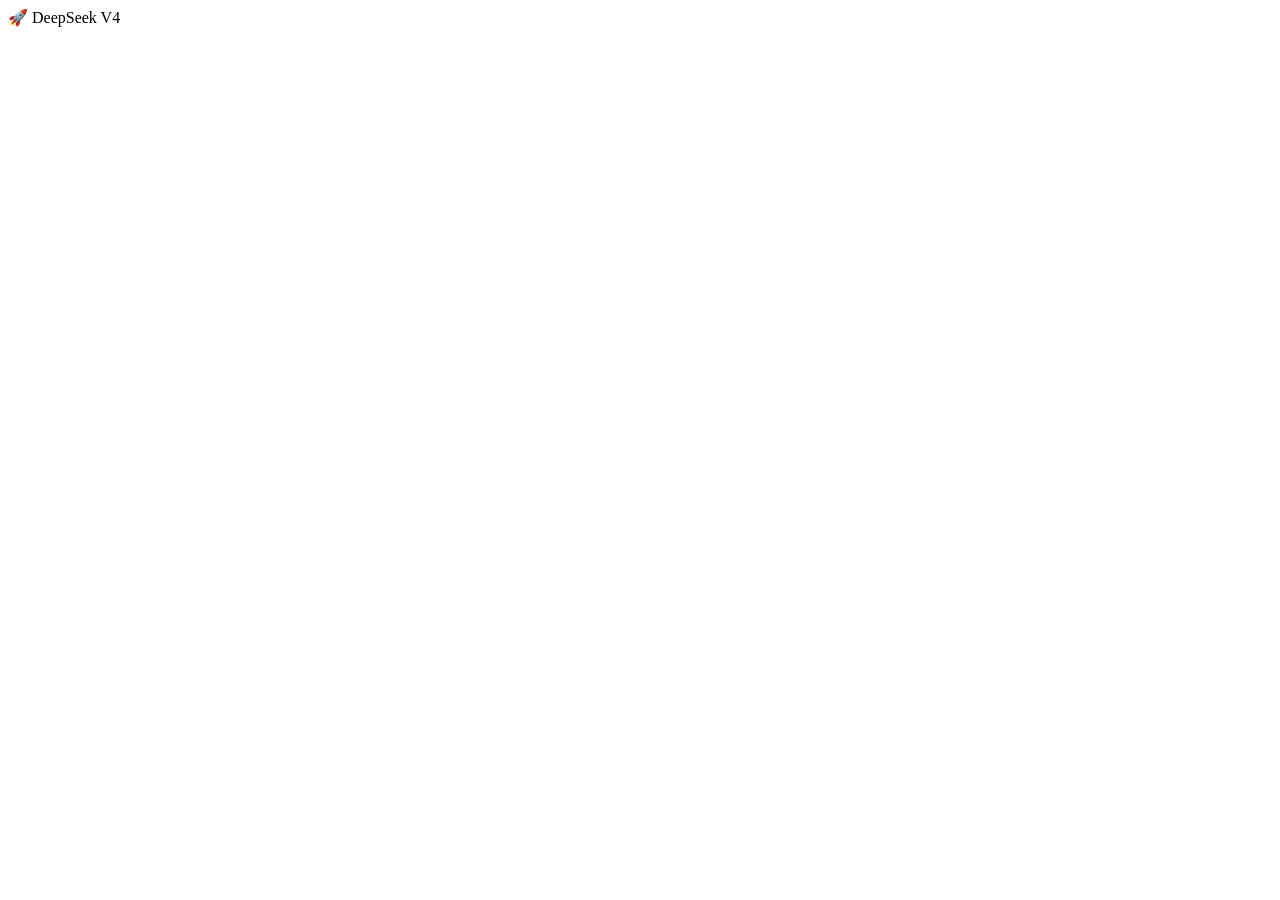
==== index.html @ e37ad88c "Create index.html" ====
<!DOCTYPE html>
<html lang="zh-CN">
<head>
    <meta charset="UTF-8">
    <meta name="viewport" content="width=device-width, initial-scale=1.0">
    <title>DeepSeek V4 · 下一代通用人工智能模型</title>
    <link rel="stylesheet" href="style.css">
</head>
<body>
    <!-- 内容保持不变，但需修正 logo 图标链接 -->
    <header class="navbar glass-card">
        <div class="logo-group">
            <!-- 使用有效的图标链接 -->
            <span class="logo-icon">🚀</span>
            <span class="logo-text">DeepSeek V4</span>
        </div>
        <!-- 其余内容保持不变 -->
    </header>
    <!-- ... 其余 HTML 结构保持不变 ... -->
    <script src="script.js"></script>
</body>
</html>
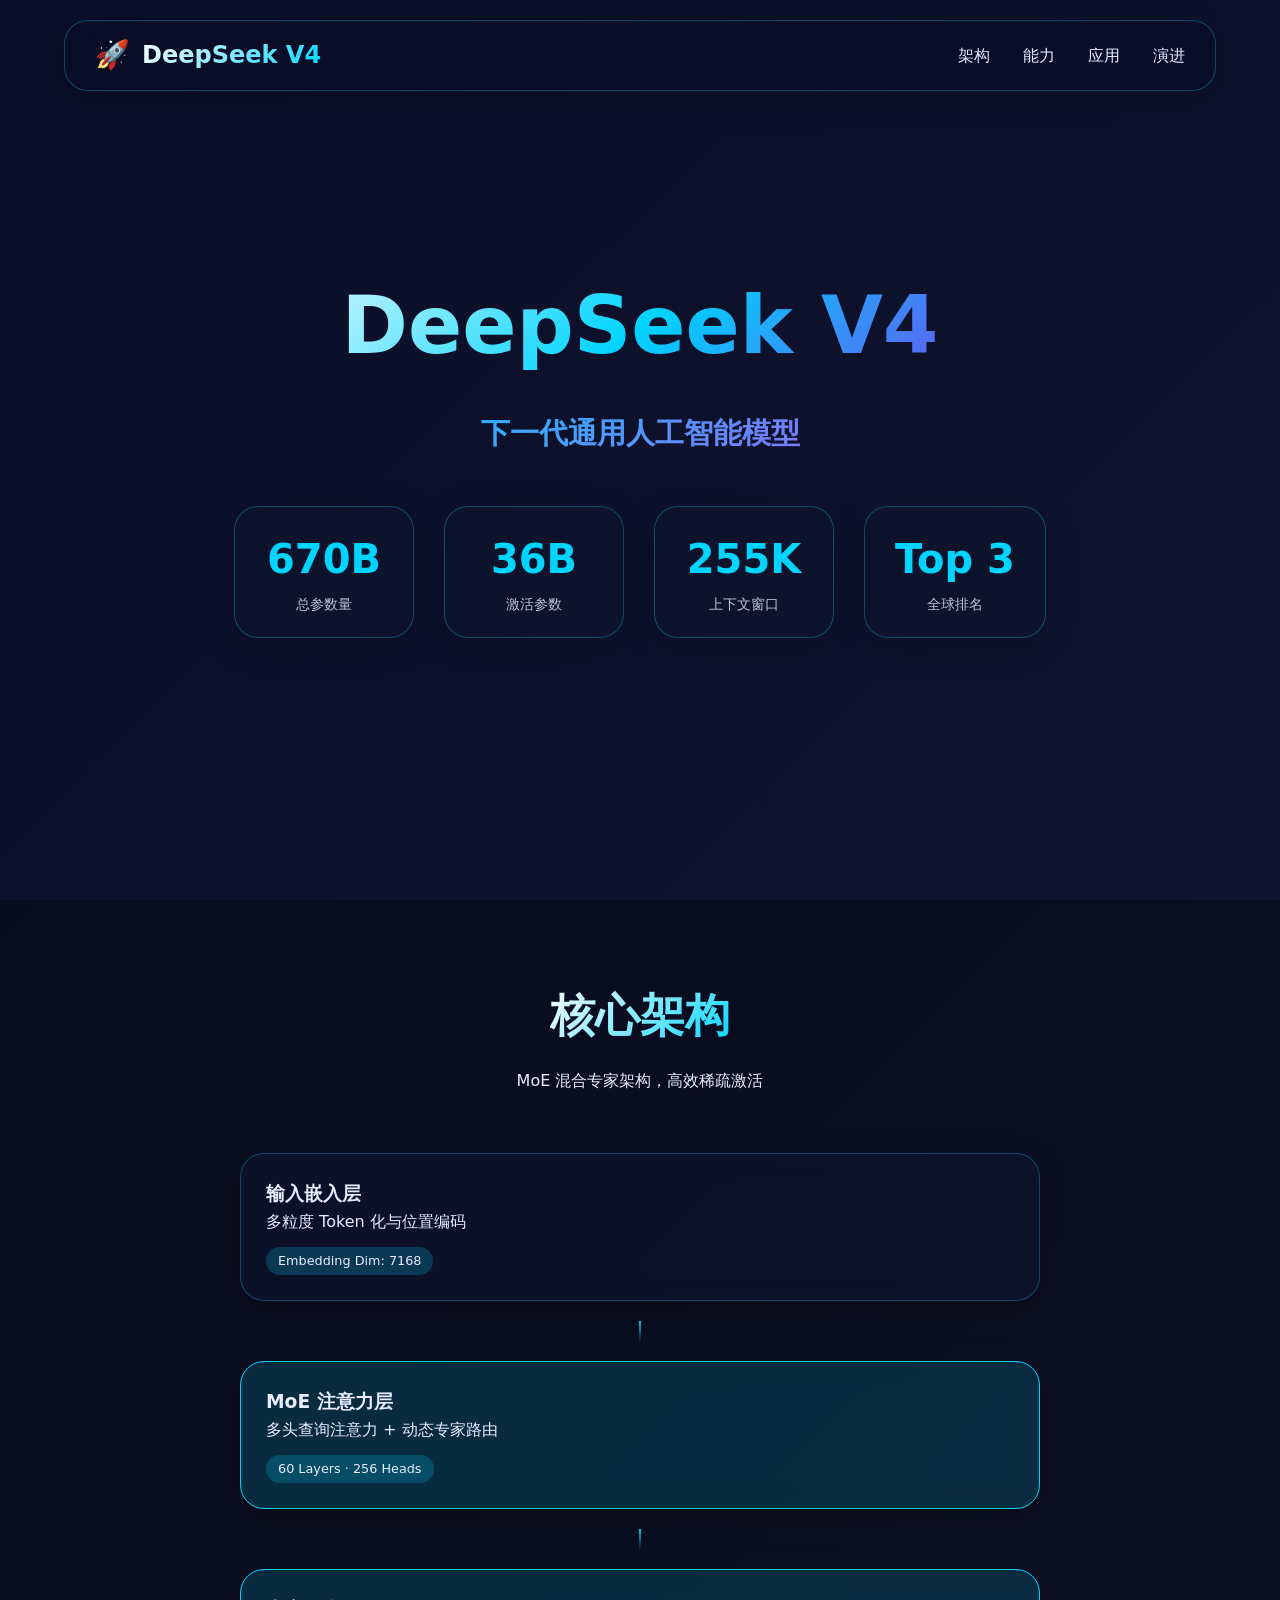
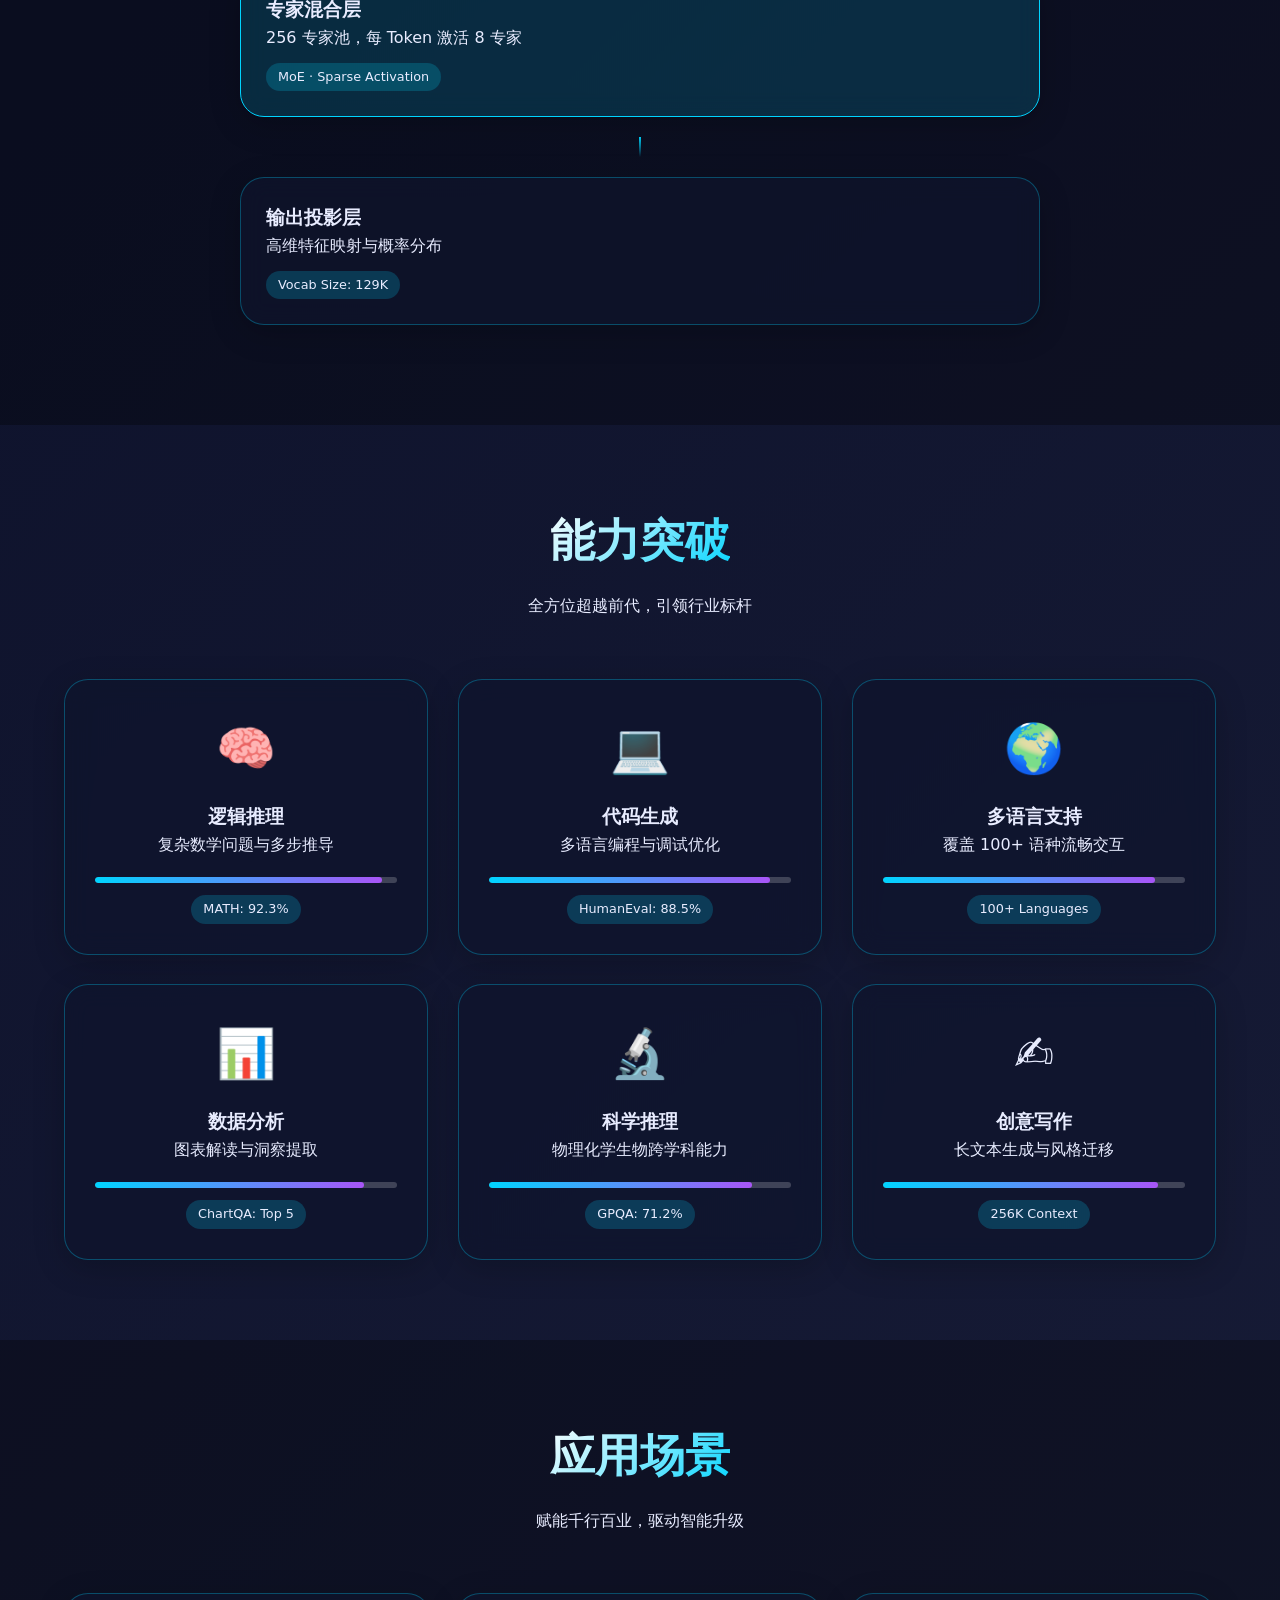
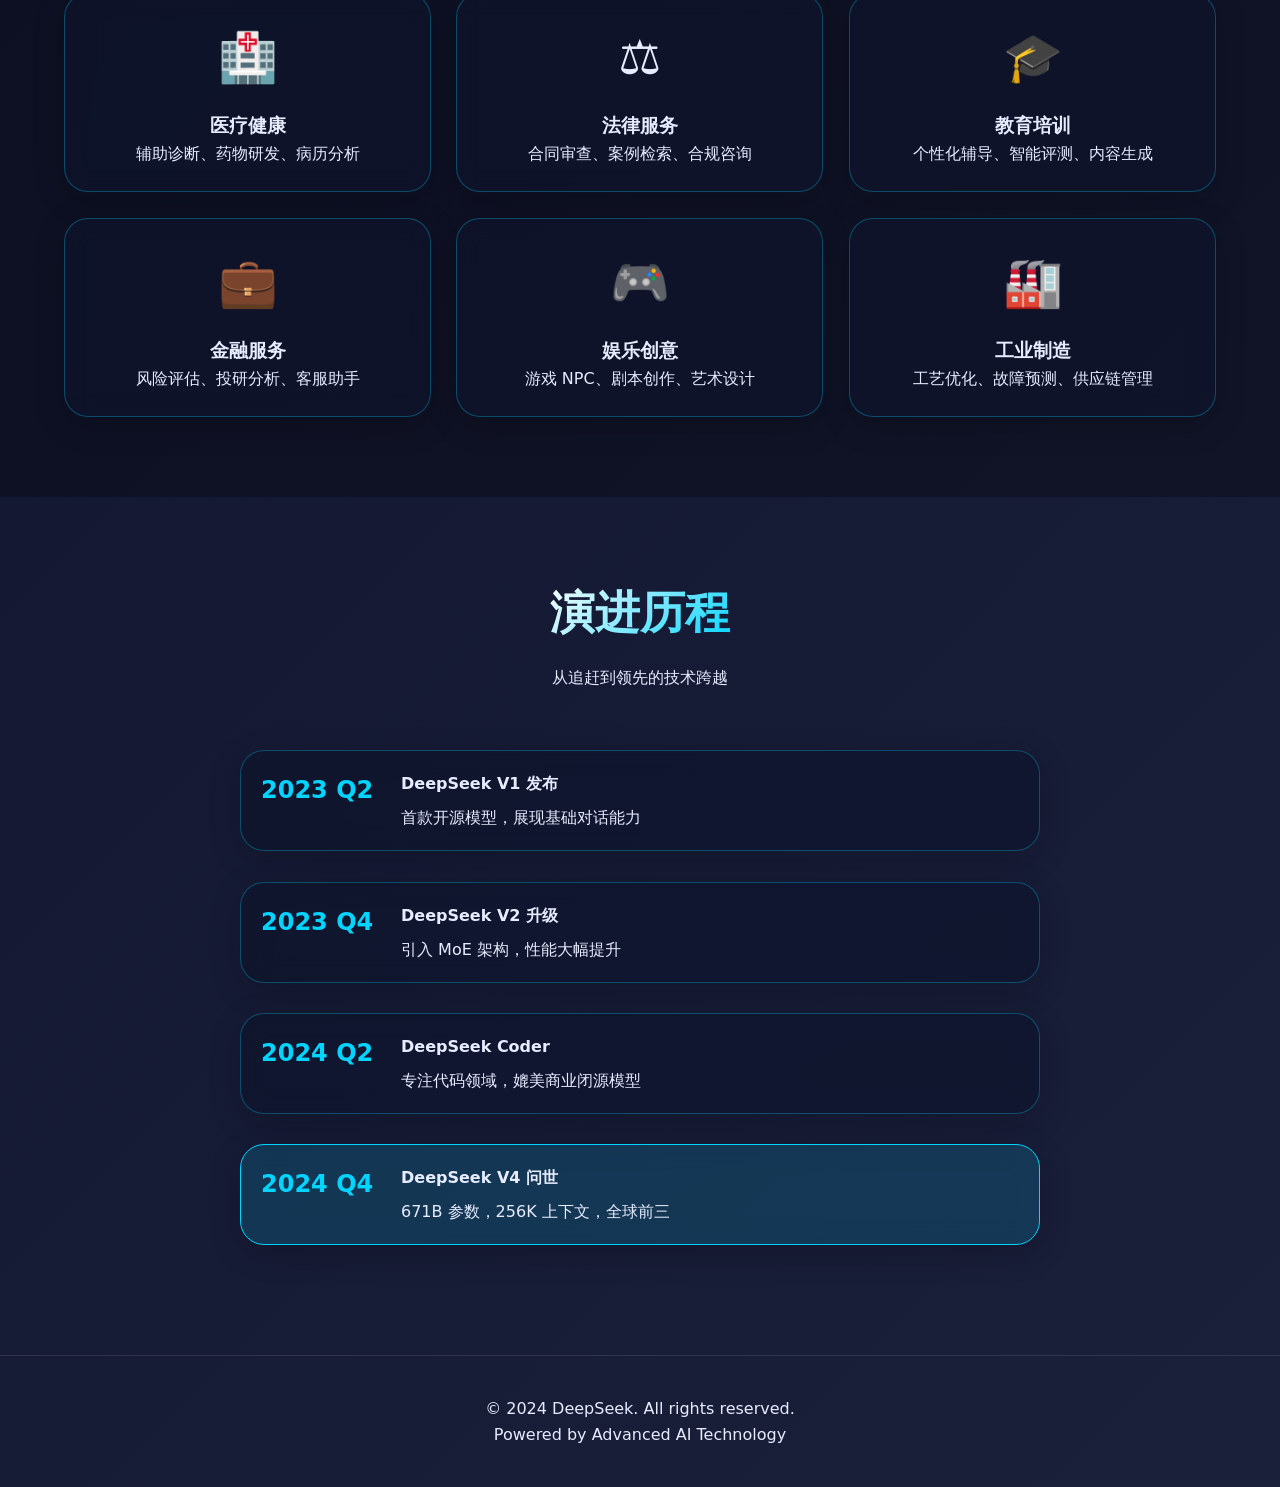
==== commit ae2e25fd: "Title: 重构代码并优化性能 Key features implemented: - 新增 .gitignore 文件配置忽略编译产物、依赖和临时文件 - 更新 README.md 文档包含详细的" ====
--- a/index.html
+++ b/index.html
@@ -3,20 +3,221 @@
 <head>
     <meta charset="UTF-8">
     <meta name="viewport" content="width=device-width, initial-scale=1.0">
+    <meta name="description" content="DeepSeek V4 - 下一代通用人工智能模型，展示核心架构、能力突破与应用场景">
+    <meta name="keywords" content="DeepSeek, V4, AI, LLM, 大语言模型，人工智能">
     <title>DeepSeek V4 · 下一代通用人工智能模型</title>
     <link rel="stylesheet" href="style.css">
 </head>
 <body>
-    <!-- 内容保持不变，但需修正 logo 图标链接 -->
+    <!-- 导航栏 -->
     <header class="navbar glass-card">
         <div class="logo-group">
-            <!-- 使用有效的图标链接 -->
             <span class="logo-icon">🚀</span>
             <span class="logo-text">DeepSeek V4</span>
         </div>
-        <!-- 其余内容保持不变 -->
+        <nav>
+            <a href="#architecture" class="nav-link">架构</a>
+            <a href="#capabilities" class="nav-link">能力</a>
+            <a href="#applications" class="nav-link">应用</a>
+            <a href="#timeline" class="nav-link">演进</a>
+        </nav>
     </header>
-    <!-- ... 其余 HTML 结构保持不变 ... -->
-    <script src="script.js"></script>
+
+    <!-- 英雄区域 -->
+    <section class="hero-section">
+        <div class="hero-content">
+            <h1 class="hero-title">DeepSeek V4</h1>
+            <p class="gradient-text">下一代通用人工智能模型</p>
+            <div class="hero-stats">
+                <div class="stat-card glass-card">
+                    <span class="stat-number">671B</span>
+                    <span class="stat-label">总参数量</span>
+                </div>
+                <div class="stat-card glass-card">
+                    <span class="stat-number">37B</span>
+                    <span class="stat-label">激活参数</span>
+                </div>
+                <div class="stat-card glass-card">
+                    <span class="stat-number">256K</span>
+                    <span class="stat-label">上下文窗口</span>
+                </div>
+                <div class="stat-card glass-card">
+                    <span class="stat-number">Top 3</span>
+                    <span class="stat-label">全球排名</span>
+                </div>
+            </div>
+        </div>
+    </section>
+
+    <!-- 架构分层 -->
+    <section id="architecture" class="section dark-bg">
+        <div class="section-header">
+            <h2 class="section-title">核心架构</h2>
+            <p>MoE 混合专家架构，高效稀疏激活</p>
+        </div>
+        <div class="architecture-stack">
+            <div class="arch-layer glass-card">
+                <h3>输入嵌入层</h3>
+                <p>多粒度 Token 化与位置编码</p>
+                <span class="layer-badge">Embedding Dim: 7168</span>
+            </div>
+            <div class="connector"></div>
+            <div class="arch-layer glass-card highlight">
+                <h3>MoE 注意力层</h3>
+                <p>多头查询注意力 + 动态专家路由</p>
+                <span class="layer-badge">60 Layers · 256 Heads</span>
+            </div>
+            <div class="connector"></div>
+            <div class="arch-layer glass-card highlight">
+                <h3>专家混合层</h3>
+                <p>256 专家池，每 Token 激活 8 专家</p>
+                <span class="layer-badge">MoE · Sparse Activation</span>
+            </div>
+            <div class="connector"></div>
+            <div class="arch-layer glass-card">
+                <h3>输出投影层</h3>
+                <p>高维特征映射与概率分布</p>
+                <span class="layer-badge">Vocab Size: 129K</span>
+            </div>
+        </div>
+    </section>
+
+    <!-- 能力网格 -->
+    <section id="capabilities" class="section">
+        <div class="section-header">
+            <h2 class="section-title">能力突破</h2>
+            <p>全方位超越前代，引领行业标杆</p>
+        </div>
+        <div class="capability-grid">
+            <div class="capability-card glass-card">
+                <div class="capability-icon">🧠</div>
+                <h3>逻辑推理</h3>
+                <p>复杂数学问题与多步推导</p>
+                <div class="capability-meter" data-level="95"></div>
+                <span class="layer-badge">MATH: 92.3%</span>
+            </div>
+            <div class="capability-card glass-card">
+                <div class="capability-icon">💻</div>
+                <h3>代码生成</h3>
+                <p>多语言编程与调试优化</p>
+                <div class="capability-meter" data-level="93"></div>
+                <span class="layer-badge">HumanEval: 88.5%</span>
+            </div>
+            <div class="capability-card glass-card">
+                <div class="capability-icon">🌍</div>
+                <h3>多语言支持</h3>
+                <p>覆盖 100+ 语种流畅交互</p>
+                <div class="capability-meter" data-level="90"></div>
+                <span class="layer-badge">100+ Languages</span>
+            </div>
+            <div class="capability-card glass-card">
+                <div class="capability-icon">📊</div>
+                <h3>数据分析</h3>
+                <p>图表解读与洞察提取</p>
+                <div class="capability-meter" data-level="89"></div>
+                <span class="layer-badge">ChartQA: Top 5</span>
+            </div>
+            <div class="capability-card glass-card">
+                <div class="capability-icon">🔬</div>
+                <h3>科学推理</h3>
+                <p>物理化学生物跨学科能力</p>
+                <div class="capability-meter" data-level="87"></div>
+                <span class="layer-badge">GPQA: 71.2%</span>
+            </div>
+            <div class="capability-card glass-card">
+                <div class="capability-icon">✍️</div>
+                <h3>创意写作</h3>
+                <p>长文本生成与风格迁移</p>
+                <div class="capability-meter" data-level="91"></div>
+                <span class="layer-badge">256K Context</span>
+            </div>
+        </div>
+    </section>
+
+    <!-- 应用场景 -->
+    <section id="applications" class="section dark-bg">
+        <div class="section-header">
+            <h2 class="section-title">应用场景</h2>
+            <p>赋能千行百业，驱动智能升级</p>
+        </div>
+        <div class="app-cards">
+            <div class="app-card glass-card">
+                <div class="capability-icon">🏥</div>
+                <h3>医疗健康</h3>
+                <p>辅助诊断、药物研发、病历分析</p>
+            </div>
+            <div class="app-card glass-card">
+                <div class="capability-icon">⚖️</div>
+                <h3>法律服务</h3>
+                <p>合同审查、案例检索、合规咨询</p>
+            </div>
+            <div class="app-card glass-card">
+                <div class="capability-icon">🎓</div>
+                <h3>教育培训</h3>
+                <p>个性化辅导、智能评测、内容生成</p>
+            </div>
+            <div class="app-card glass-card">
+                <div class="capability-icon">💼</div>
+                <h3>金融服务</h3>
+                <p>风险评估、投研分析、客服助手</p>
+            </div>
+            <div class="app-card glass-card">
+                <div class="capability-icon">🎮</div>
+                <h3>娱乐创意</h3>
+                <p>游戏 NPC、剧本创作、艺术设计</p>
+            </div>
+            <div class="app-card glass-card">
+                <div class="capability-icon">🏭</div>
+                <h3>工业制造</h3>
+                <p>工艺优化、故障预测、供应链管理</p>
+            </div>
+        </div>
+    </section>
+
+    <!-- 时间线 -->
+    <section id="timeline" class="section">
+        <div class="section-header">
+            <h2 class="section-title">演进历程</h2>
+            <p>从追赶到领先的技术跨越</p>
+        </div>
+        <div class="timeline">
+            <div class="timeline-item glass-card">
+                <div class="timeline-year">2023 Q2</div>
+                <div class="timeline-content">
+                    <h4>DeepSeek V1 发布</h4>
+                    <p>首款开源模型，展现基础对话能力</p>
+                </div>
+            </div>
+            <div class="timeline-item glass-card">
+                <div class="timeline-year">2023 Q4</div>
+                <div class="timeline-content">
+                    <h4>DeepSeek V2 升级</h4>
+                    <p>引入 MoE 架构，性能大幅提升</p>
+                </div>
+            </div>
+            <div class="timeline-item glass-card">
+                <div class="timeline-year">2024 Q2</div>
+                <div class="timeline-content">
+                    <h4>DeepSeek Coder</h4>
+                    <p>专注代码领域，媲美商业闭源模型</p>
+                </div>
+            </div>
+            <div class="timeline-item glass-card highlight">
+                <div class="timeline-year">2024 Q4</div>
+                <div class="timeline-content">
+                    <h4>DeepSeek V4 问世</h4>
+                    <p>671B 参数，256K 上下文，全球前三</p>
+                </div>
+            </div>
+        </div>
+    </section>
+
+    <!-- 页脚 -->
+    <footer class="footer">
+        <p>&copy; 2024 DeepSeek. All rights reserved.</p>
+        <p>Powered by Advanced AI Technology</p>
+    </footer>
+
+    <script src="app.js"></script>
 </body>
 </html>
--- a/style.css
+++ b/style.css
@@ -0,0 +1,330 @@
+/* 全局样式与变量 */
+:root {
+    --primary: #00d4ff;
+    --primary-dark: #0099cc;
+    --bg-dark: #0a0e27;
+    --bg-card: rgba(15, 20, 45, 0.7);
+    --text: #e8ecff;
+    --glass-border: rgba(0, 212, 255, 0.3);
+}
+
+* {
+    margin: 0;
+    padding: 0;
+    box-sizing: border-box;
+}
+
+body {
+    font-family: 'Segoe UI', 'Poppins', system-ui, -apple-system, sans-serif;
+    background: linear-gradient(135deg, #0a0e27 0%, #1a1f3a 100%);
+    color: var(--text);
+    overflow-x: hidden;
+    line-height: 1.6;
+}
+
+/* 玻璃卡片效果 - 优化过渡性能 */
+.glass-card {
+    background: var(--bg-card);
+    backdrop-filter: blur(12px);
+    border: 1px solid var(--glass-border);
+    border-radius: 24px;
+    box-shadow: 0 8px 32px rgba(0, 0, 0, 0.2);
+    transition: transform 0.3s ease, border-color 0.3s ease, box-shadow 0.3s ease;
+    will-change: transform;
+}
+
+.glass-card:hover {
+    transform: translateY(-5px);
+    border-color: var(--primary);
+    box-shadow: 0 20px 40px rgba(0, 212, 255, 0.15);
+}
+
+/* 导航栏 */
+.navbar {
+    position: fixed;
+    top: 20px;
+    left: 5%;
+    right: 5%;
+    display: flex;
+    justify-content: space-between;
+    align-items: center;
+    padding: 12px 30px;
+    z-index: 1000;
+    background: rgba(10, 14, 39, 0.85);
+}
+
+.logo-group {
+    display: flex;
+    align-items: center;
+    gap: 12px;
+}
+
+.logo-icon {
+    font-size: 28px;
+}
+
+.logo-text {
+    font-size: 1.5rem;
+    font-weight: 700;
+    background: linear-gradient(135deg, #fff, var(--primary));
+    -webkit-background-clip: text;
+    background-clip: text;
+    color: transparent;
+}
+
+.nav-link {
+    color: var(--text);
+    text-decoration: none;
+    margin-left: 28px;
+    transition: color 0.2s;
+    font-weight: 500;
+}
+
+.nav-link:hover {
+    color: var(--primary);
+}
+
+/* 英雄区域 */
+.hero-section {
+    min-height: 100vh;
+    display: flex;
+    align-items: center;
+    justify-content: center;
+    position: relative;
+    overflow: hidden;
+    padding: 100px 20px;
+}
+
+.hero-content {
+    text-align: center;
+    max-width: 1000px;
+    z-index: 2;
+}
+
+.hero-title {
+    font-size: 5rem;
+    font-weight: 800;
+    margin-bottom: 20px;
+    background: linear-gradient(135deg, #ffffff, #00d4ff, #7c3aed);
+    -webkit-background-clip: text;
+    background-clip: text;
+    color: transparent;
+    animation: fadeInUp 0.8s ease;
+}
+
+.gradient-text {
+    font-size: 1.8rem;
+    font-weight: 600;
+    background: linear-gradient(135deg, #00d4ff, #a855f7);
+    -webkit-background-clip: text;
+    background-clip: text;
+    color: transparent;
+    margin-bottom: 20px;
+}
+
+.hero-stats {
+    display: flex;
+    justify-content: center;
+    gap: 30px;
+    margin-top: 50px;
+    flex-wrap: wrap;
+}
+
+.stat-card {
+    padding: 20px 30px;
+    text-align: center;
+    min-width: 180px;
+}
+
+.stat-number {
+    font-size: 2.5rem;
+    font-weight: 800;
+    color: var(--primary);
+    display: block;
+}
+
+.stat-label {
+    font-size: 0.9rem;
+    opacity: 0.8;
+}
+
+/* 动画 - 使用 GPU 加速 */
+@keyframes fadeInUp {
+    from {
+        opacity: 0;
+        transform: translateY(30px);
+    }
+    to {
+        opacity: 1;
+        transform: translateY(0);
+    }
+}
+
+/* 架构分层 */
+.section {
+    padding: 80px 5%;
+}
+
+.section-header {
+    text-align: center;
+    margin-bottom: 60px;
+}
+
+.section-title {
+    font-size: 2.8rem;
+    margin-bottom: 16px;
+    background: linear-gradient(135deg, #fff, var(--primary));
+    -webkit-background-clip: text;
+    background-clip: text;
+    color: transparent;
+    display: inline-block;
+}
+
+.architecture-stack {
+    max-width: 800px;
+    margin: 0 auto;
+    position: relative;
+}
+
+.arch-layer {
+    padding: 25px;
+    margin: 20px 0;
+    position: relative;
+    transition: transform 0.3s ease;
+}
+
+.connector {
+    width: 2px;
+    height: 20px;
+    background: linear-gradient(to bottom, var(--primary), transparent);
+    margin: 0 auto;
+}
+
+.layer-badge {
+    display: inline-block;
+    background: rgba(0, 212, 255, 0.2);
+    padding: 4px 12px;
+    border-radius: 20px;
+    font-size: 0.8rem;
+    margin-top: 12px;
+}
+
+/* 能力网格 */
+.capability-grid {
+    display: grid;
+    grid-template-columns: repeat(auto-fit, minmax(320px, 1fr));
+    gap: 30px;
+}
+
+.capability-card {
+    padding: 30px;
+    text-align: center;
+}
+
+.capability-icon {
+    font-size: 3rem;
+    margin-bottom: 15px;
+}
+
+.capability-meter {
+    height: 6px;
+    background: rgba(255,255,255,0.2);
+    border-radius: 3px;
+    margin-top: 20px;
+    position: relative;
+    overflow: hidden;
+}
+
+.capability-meter::after {
+    content: '';
+    position: absolute;
+    left: 0;
+    top: 0;
+    height: 100%;
+    width: var(--level, 0%);
+    background: linear-gradient(90deg, var(--primary), #a855f7);
+    border-radius: 3px;
+    transition: width 0.8s cubic-bezier(0.4, 0, 0.2, 1);
+}
+
+/* 应用场景 */
+.app-cards {
+    display: grid;
+    grid-template-columns: repeat(auto-fit, minmax(280px, 1fr));
+    gap: 25px;
+}
+
+.app-card {
+    padding: 25px;
+    text-align: center;
+}
+
+/* 时间线 */
+.timeline {
+    max-width: 800px;
+    margin: 0 auto;
+    position: relative;
+}
+
+.timeline-item {
+    display: flex;
+    margin: 30px 0;
+    padding: 20px;
+    gap: 20px;
+    flex-wrap: wrap;
+}
+
+.timeline-year {
+    font-weight: 800;
+    font-size: 1.5rem;
+    color: var(--primary);
+    min-width: 120px;
+}
+
+.timeline-content h4 {
+    margin-bottom: 8px;
+}
+
+.highlight {
+    border-color: var(--primary);
+    background: rgba(0, 212, 255, 0.15);
+}
+
+/* 深色背景区域 */
+.dark-bg {
+    background: rgba(0, 0, 0, 0.3);
+}
+
+/* 页脚 */
+.footer {
+    text-align: center;
+    padding: 40px;
+    border-top: 1px solid rgba(255,255,255,0.1);
+}
+
+/* 响应式 - 优化断点 */
+@media (max-width: 768px) {
+    .hero-title {
+        font-size: 2.5rem;
+    }
+    .navbar {
+        flex-direction: column;
+        gap: 12px;
+    }
+    .nav-link {
+        margin: 0 12px;
+        font-size: 0.9rem;
+    }
+    .timeline-item {
+        flex-direction: column;
+    }
+}
+
+/* 减少动画对性能敏感设备的影响 */
+@media (prefers-reduced-motion: reduce) {
+    * {
+        animation-duration: 0.01ms !important;
+        animation-iteration-count: 1 !important;
+        transition-duration: 0.01ms !important;
+    }
+}
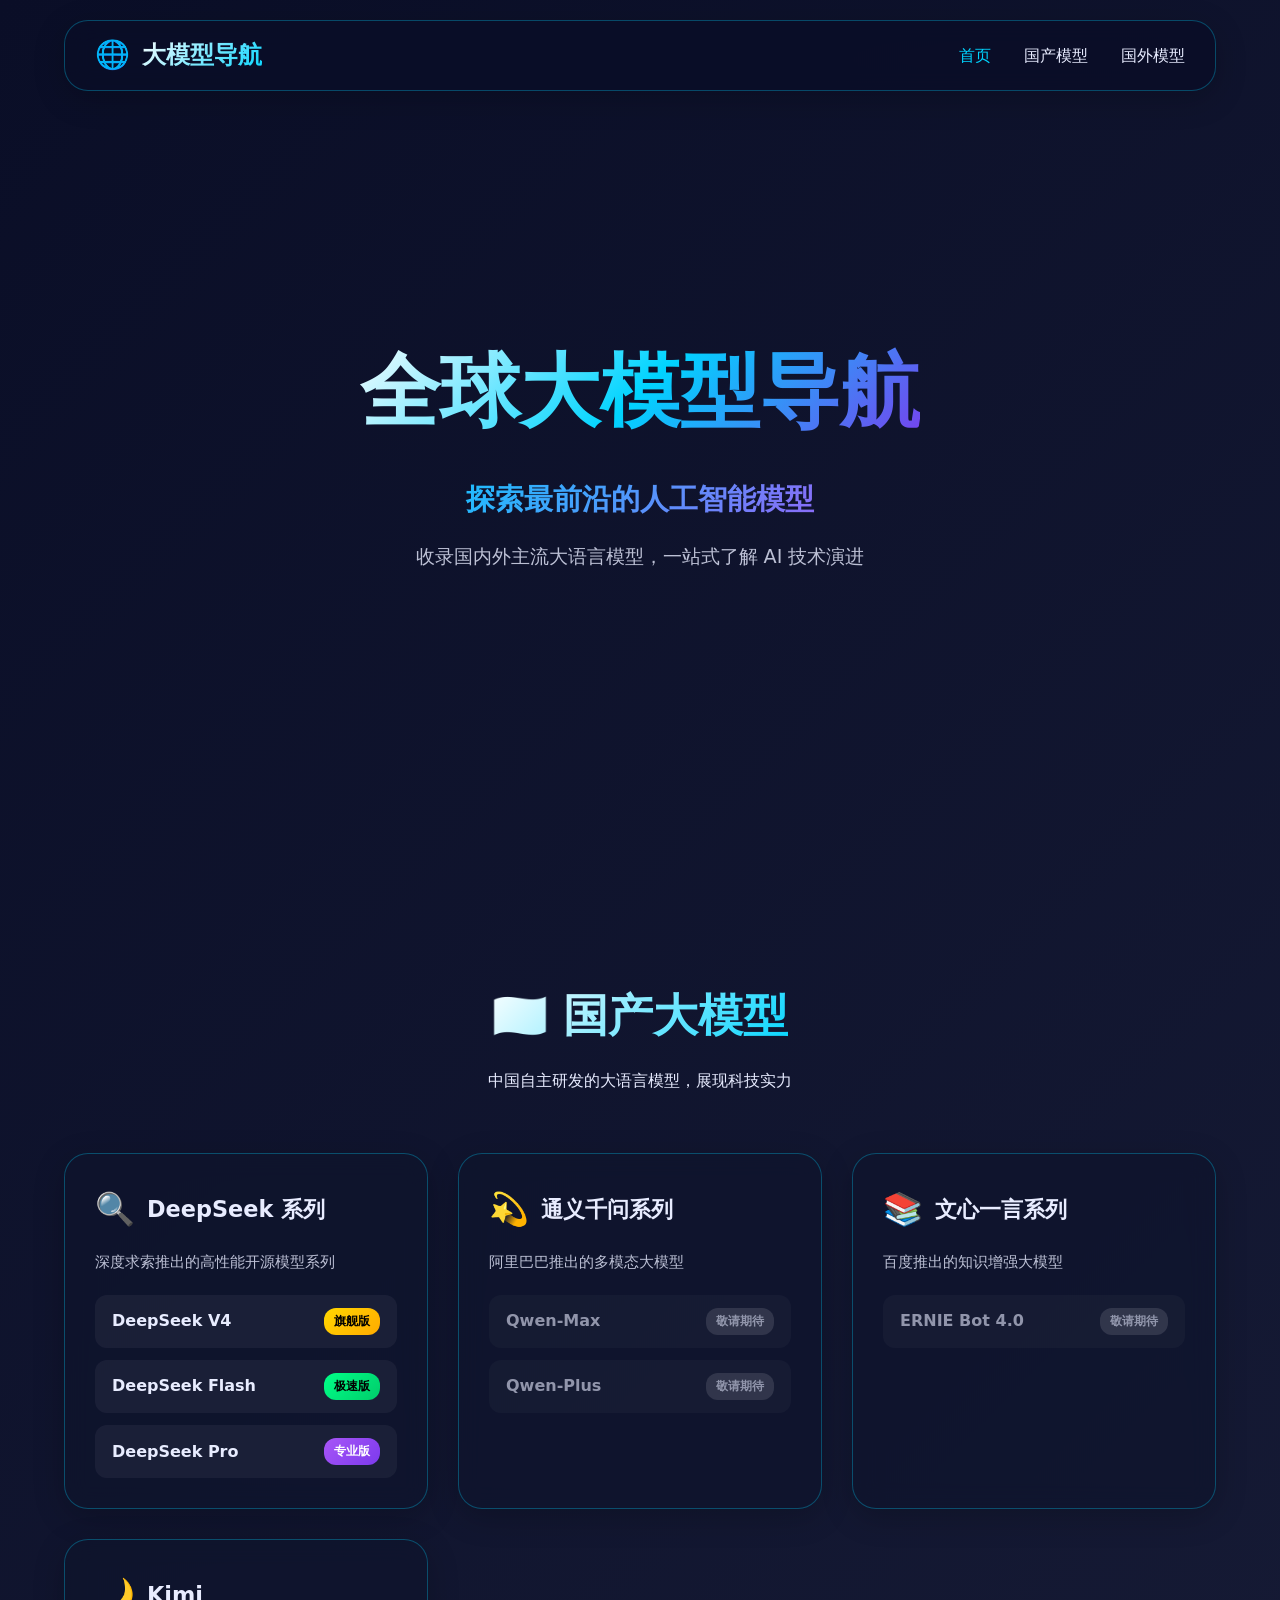
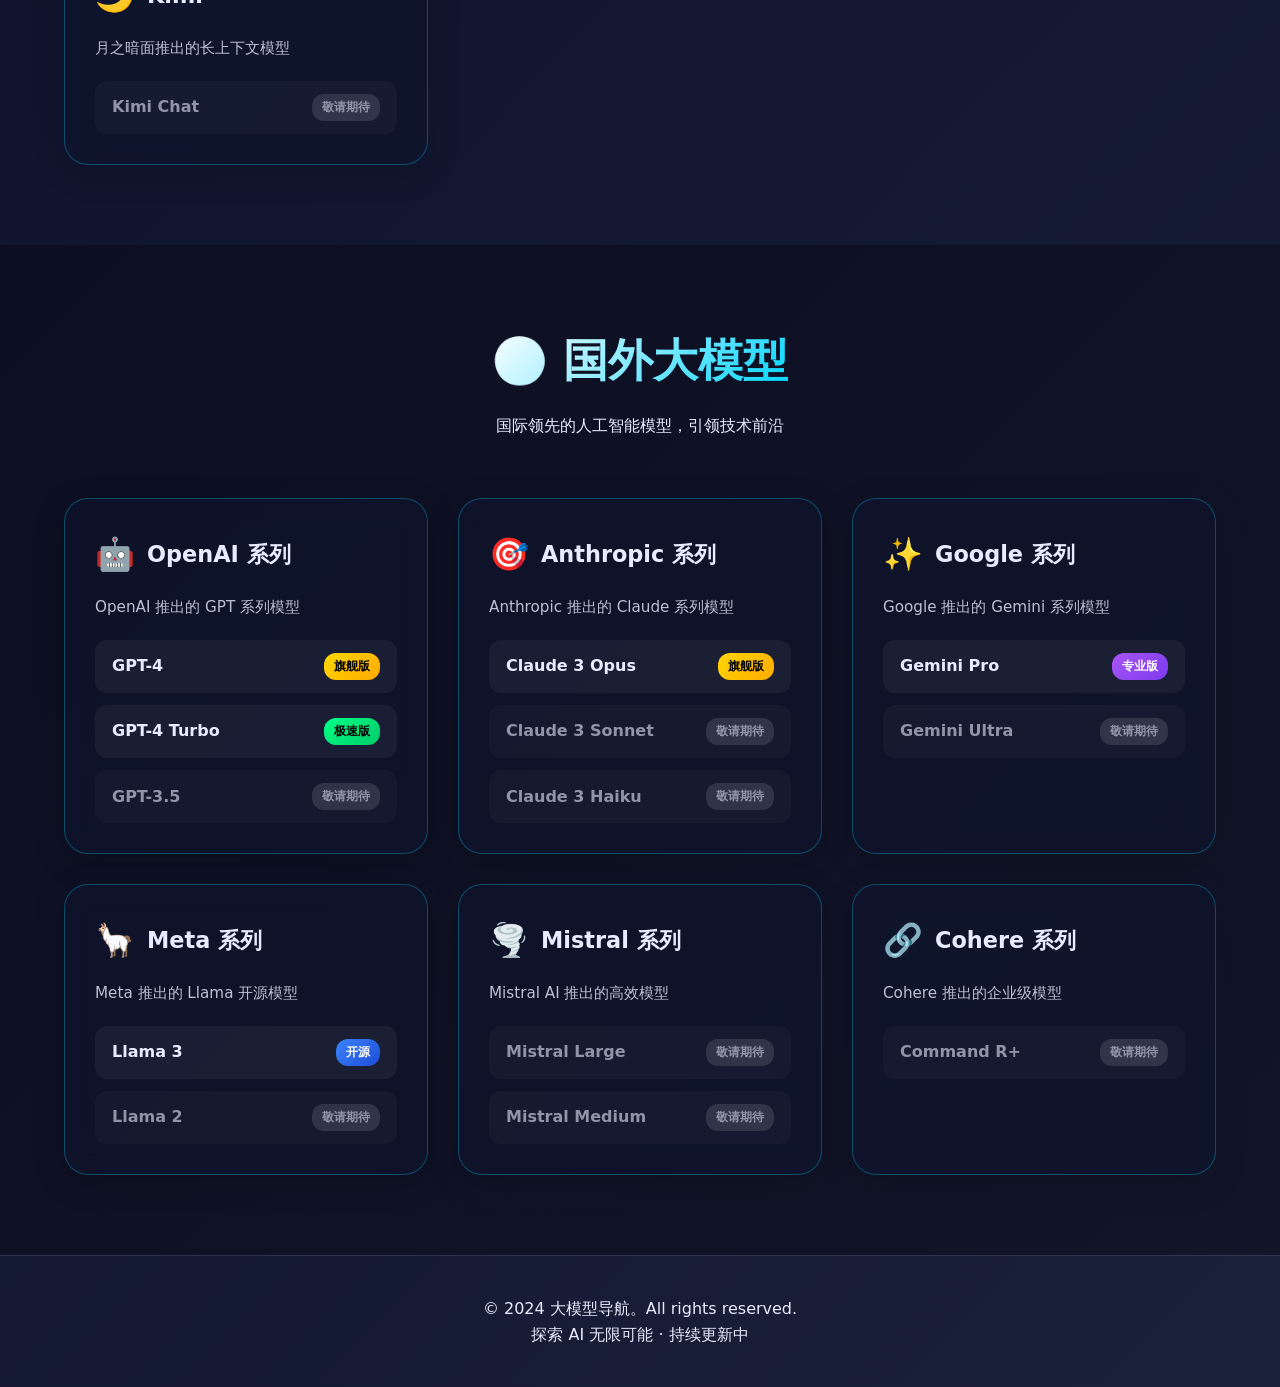
==== commit ba5d8b20: "update branch" ====
--- a/index.html
+++ b/index.html
@@ -3,210 +3,237 @@
 <head>
     <meta charset="UTF-8">
     <meta name="viewport" content="width=device-width, initial-scale=1.0">
-    <meta name="description" content="DeepSeek V4 - 下一代通用人工智能模型，展示核心架构、能力突破与应用场景">
-    <meta name="keywords" content="DeepSeek, V4, AI, LLM, 大语言模型，人工智能">
-    <title>DeepSeek V4 · 下一代通用人工智能模型</title>
+    <meta name="description" content="全球大模型导航 - 收录国内外主流大语言模型，包括 DeepSeek、GPT、Claude 等">
+    <meta name="keywords" content="大模型，AI, LLM, DeepSeek, GPT, Claude, 人工智能">
+    <title>全球大模型导航</title>
     <link rel="stylesheet" href="style.css">
 </head>
 <body>
     <!-- 导航栏 -->
     <header class="navbar glass-card">
         <div class="logo-group">
-            <span class="logo-icon">🚀</span>
-            <span class="logo-text">DeepSeek V4</span>
+            <span class="logo-icon">🌐</span>
+            <span class="logo-text">大模型导航</span>
         </div>
         <nav>
-            <a href="#architecture" class="nav-link">架构</a>
-            <a href="#capabilities" class="nav-link">能力</a>
-            <a href="#applications" class="nav-link">应用</a>
-            <a href="#timeline" class="nav-link">演进</a>
+            <a href="index.html" class="nav-link active">首页</a>
+            <a href="#domestic" class="nav-link">国产模型</a>
+            <a href="#international" class="nav-link">国外模型</a>
         </nav>
     </header>
 
     <!-- 英雄区域 -->
     <section class="hero-section">
         <div class="hero-content">
-            <h1 class="hero-title">DeepSeek V4</h1>
-            <p class="gradient-text">下一代通用人工智能模型</p>
-            <div class="hero-stats">
-                <div class="stat-card glass-card">
-                    <span class="stat-number">671B</span>
-                    <span class="stat-label">总参数量</span>
-                </div>
-                <div class="stat-card glass-card">
-                    <span class="stat-number">37B</span>
-                    <span class="stat-label">激活参数</span>
-                </div>
-                <div class="stat-card glass-card">
-                    <span class="stat-number">256K</span>
-                    <span class="stat-label">上下文窗口</span>
-                </div>
-                <div class="stat-card glass-card">
-                    <span class="stat-number">Top 3</span>
-                    <span class="stat-label">全球排名</span>
-                </div>
-            </div>
+            <h1 class="hero-title">全球大模型导航</h1>
+            <p class="gradient-text">探索最前沿的人工智能模型</p>
+            <p class="hero-subtitle">收录国内外主流大语言模型，一站式了解 AI 技术演进</p>
         </div>
     </section>
 
-    <!-- 架构分层 -->
-    <section id="architecture" class="section dark-bg">
+    <!-- 国产大模型分类 -->
+    <section id="domestic" class="section">
         <div class="section-header">
-            <h2 class="section-title">核心架构</h2>
-            <p>MoE 混合专家架构，高效稀疏激活</p>
-        </div>
-        <div class="architecture-stack">
-            <div class="arch-layer glass-card">
-                <h3>输入嵌入层</h3>
-                <p>多粒度 Token 化与位置编码</p>
-                <span class="layer-badge">Embedding Dim: 7168</span>
-            </div>
-            <div class="connector"></div>
-            <div class="arch-layer glass-card highlight">
-                <h3>MoE 注意力层</h3>
-                <p>多头查询注意力 + 动态专家路由</p>
-                <span class="layer-badge">60 Layers · 256 Heads</span>
-            </div>
-            <div class="connector"></div>
-            <div class="arch-layer glass-card highlight">
-                <h3>专家混合层</h3>
-                <p>256 专家池，每 Token 激活 8 专家</p>
-                <span class="layer-badge">MoE · Sparse Activation</span>
-            </div>
-            <div class="connector"></div>
-            <div class="arch-layer glass-card">
-                <h3>输出投影层</h3>
-                <p>高维特征映射与概率分布</p>
-                <span class="layer-badge">Vocab Size: 129K</span>
+            <h2 class="section-title">🇨🇳 国产大模型</h2>
+            <p>中国自主研发的大语言模型，展现科技实力</p>
+        </div>
+        <div class="model-grid">
+            <!-- DeepSeek 系列 -->
+            <div class="model-category-card glass-card">
+                <div class="category-header">
+                    <span class="category-icon">🔍</span>
+                    <h3>DeepSeek 系列</h3>
+                </div>
+                <p class="category-desc">深度求索推出的高性能开源模型系列</p>
+                <div class="model-list">
+                    <a href="deepseek-v4.html" class="model-item">
+                        <span class="model-name">DeepSeek V4</span>
+                        <span class="model-tag flagship">旗舰版</span>
+                    </a>
+                    <a href="deepseek-flash.html" class="model-item">
+                        <span class="model-name">DeepSeek Flash</span>
+                        <span class="model-tag speed">极速版</span>
+                    </a>
+                    <a href="deepseek-pro.html" class="model-item">
+                        <span class="model-name">DeepSeek Pro</span>
+                        <span class="model-tag pro">专业版</span>
+                    </a>
+                </div>
+            </div>
+
+            <!-- 通义千问系列 -->
+            <div class="model-category-card glass-card">
+                <div class="category-header">
+                    <span class="category-icon">💫</span>
+                    <h3>通义千问系列</h3>
+                </div>
+                <p class="category-desc">阿里巴巴推出的多模态大模型</p>
+                <div class="model-list">
+                    <a href="#" class="model-item placeholder">
+                        <span class="model-name">Qwen-Max</span>
+                        <span class="model-tag">敬请期待</span>
+                    </a>
+                    <a href="#" class="model-item placeholder">
+                        <span class="model-name">Qwen-Plus</span>
+                        <span class="model-tag">敬请期待</span>
+                    </a>
+                </div>
+            </div>
+
+            <!-- 文心一言系列 -->
+            <div class="model-category-card glass-card">
+                <div class="category-header">
+                    <span class="category-icon">📚</span>
+                    <h3>文心一言系列</h3>
+                </div>
+                <p class="category-desc">百度推出的知识增强大模型</p>
+                <div class="model-list">
+                    <a href="#" class="model-item placeholder">
+                        <span class="model-name">ERNIE Bot 4.0</span>
+                        <span class="model-tag">敬请期待</span>
+                    </a>
+                </div>
+            </div>
+
+            <!-- Kimi -->
+            <div class="model-category-card glass-card">
+                <div class="category-header">
+                    <span class="category-icon">🌙</span>
+                    <h3>Kimi</h3>
+                </div>
+                <p class="category-desc">月之暗面推出的长上下文模型</p>
+                <div class="model-list">
+                    <a href="#" class="model-item placeholder">
+                        <span class="model-name">Kimi Chat</span>
+                        <span class="model-tag">敬请期待</span>
+                    </a>
+                </div>
             </div>
         </div>
     </section>
 
-    <!-- 能力网格 -->
-    <section id="capabilities" class="section">
+    <!-- 国外大模型分类 -->
+    <section id="international" class="section dark-bg">
         <div class="section-header">
-            <h2 class="section-title">能力突破</h2>
-            <p>全方位超越前代，引领行业标杆</p>
-        </div>
-        <div class="capability-grid">
-            <div class="capability-card glass-card">
-                <div class="capability-icon">🧠</div>
-                <h3>逻辑推理</h3>
-                <p>复杂数学问题与多步推导</p>
-                <div class="capability-meter" data-level="95"></div>
-                <span class="layer-badge">MATH: 92.3%</span>
-            </div>
-            <div class="capability-card glass-card">
-                <div class="capability-icon">💻</div>
-                <h3>代码生成</h3>
-                <p>多语言编程与调试优化</p>
-                <div class="capability-meter" data-level="93"></div>
-                <span class="layer-badge">HumanEval: 88.5%</span>
-            </div>
-            <div class="capability-card glass-card">
-                <div class="capability-icon">🌍</div>
-                <h3>多语言支持</h3>
-                <p>覆盖 100+ 语种流畅交互</p>
-                <div class="capability-meter" data-level="90"></div>
-                <span class="layer-badge">100+ Languages</span>
-            </div>
-            <div class="capability-card glass-card">
-                <div class="capability-icon">📊</div>
-                <h3>数据分析</h3>
-                <p>图表解读与洞察提取</p>
-                <div class="capability-meter" data-level="89"></div>
-                <span class="layer-badge">ChartQA: Top 5</span>
-            </div>
-            <div class="capability-card glass-card">
-                <div class="capability-icon">🔬</div>
-                <h3>科学推理</h3>
-                <p>物理化学生物跨学科能力</p>
-                <div class="capability-meter" data-level="87"></div>
-                <span class="layer-badge">GPQA: 71.2%</span>
-            </div>
-            <div class="capability-card glass-card">
-                <div class="capability-icon">✍️</div>
-                <h3>创意写作</h3>
-                <p>长文本生成与风格迁移</p>
-                <div class="capability-meter" data-level="91"></div>
-                <span class="layer-badge">256K Context</span>
-            </div>
-        </div>
-    </section>
-
-    <!-- 应用场景 -->
-    <section id="applications" class="section dark-bg">
-        <div class="section-header">
-            <h2 class="section-title">应用场景</h2>
-            <p>赋能千行百业，驱动智能升级</p>
-        </div>
-        <div class="app-cards">
-            <div class="app-card glass-card">
-                <div class="capability-icon">🏥</div>
-                <h3>医疗健康</h3>
-                <p>辅助诊断、药物研发、病历分析</p>
-            </div>
-            <div class="app-card glass-card">
-                <div class="capability-icon">⚖️</div>
-                <h3>法律服务</h3>
-                <p>合同审查、案例检索、合规咨询</p>
-            </div>
-            <div class="app-card glass-card">
-                <div class="capability-icon">🎓</div>
-                <h3>教育培训</h3>
-                <p>个性化辅导、智能评测、内容生成</p>
-            </div>
-            <div class="app-card glass-card">
-                <div class="capability-icon">💼</div>
-                <h3>金融服务</h3>
-                <p>风险评估、投研分析、客服助手</p>
-            </div>
-            <div class="app-card glass-card">
-                <div class="capability-icon">🎮</div>
-                <h3>娱乐创意</h3>
-                <p>游戏 NPC、剧本创作、艺术设计</p>
-            </div>
-            <div class="app-card glass-card">
-                <div class="capability-icon">🏭</div>
-                <h3>工业制造</h3>
-                <p>工艺优化、故障预测、供应链管理</p>
-            </div>
-        </div>
-    </section>
-
-    <!-- 时间线 -->
-    <section id="timeline" class="section">
-        <div class="section-header">
-            <h2 class="section-title">演进历程</h2>
-            <p>从追赶到领先的技术跨越</p>
-        </div>
-        <div class="timeline">
-            <div class="timeline-item glass-card">
-                <div class="timeline-year">2023 Q2</div>
-                <div class="timeline-content">
-                    <h4>DeepSeek V1 发布</h4>
-                    <p>首款开源模型，展现基础对话能力</p>
-                </div>
-            </div>
-            <div class="timeline-item glass-card">
-                <div class="timeline-year">2023 Q4</div>
-                <div class="timeline-content">
-                    <h4>DeepSeek V2 升级</h4>
-                    <p>引入 MoE 架构，性能大幅提升</p>
-                </div>
-            </div>
-            <div class="timeline-item glass-card">
-                <div class="timeline-year">2024 Q2</div>
-                <div class="timeline-content">
-                    <h4>DeepSeek Coder</h4>
-                    <p>专注代码领域，媲美商业闭源模型</p>
-                </div>
-            </div>
-            <div class="timeline-item glass-card highlight">
-                <div class="timeline-year">2024 Q4</div>
-                <div class="timeline-content">
-                    <h4>DeepSeek V4 问世</h4>
-                    <p>671B 参数，256K 上下文，全球前三</p>
+            <h2 class="section-title">🌍 国外大模型</h2>
+            <p>国际领先的人工智能模型，引领技术前沿</p>
+        </div>
+        <div class="model-grid">
+            <!-- OpenAI 系列 -->
+            <div class="model-category-card glass-card">
+                <div class="category-header">
+                    <span class="category-icon">🤖</span>
+                    <h3>OpenAI 系列</h3>
+                </div>
+                <p class="category-desc">OpenAI 推出的 GPT 系列模型</p>
+                <div class="model-list">
+                    <a href="gpt-4.html" class="model-item">
+                        <span class="model-name">GPT-4</span>
+                        <span class="model-tag flagship">旗舰版</span>
+                    </a>
+                    <a href="gpt-4-turbo.html" class="model-item">
+                        <span class="model-name">GPT-4 Turbo</span>
+                        <span class="model-tag speed">极速版</span>
+                    </a>
+                    <a href="gpt-3.5.html" class="model-item placeholder">
+                        <span class="model-name">GPT-3.5</span>
+                        <span class="model-tag">敬请期待</span>
+                    </a>
+                </div>
+            </div>
+
+            <!-- Anthropic 系列 -->
+            <div class="model-category-card glass-card">
+                <div class="category-header">
+                    <span class="category-icon">🎯</span>
+                    <h3>Anthropic 系列</h3>
+                </div>
+                <p class="category-desc">Anthropic 推出的 Claude 系列模型</p>
+                <div class="model-list">
+                    <a href="claude-3-opus.html" class="model-item">
+                        <span class="model-name">Claude 3 Opus</span>
+                        <span class="model-tag flagship">旗舰版</span>
+                    </a>
+                    <a href="claude-3-sonnet.html" class="model-item placeholder">
+                        <span class="model-name">Claude 3 Sonnet</span>
+                        <span class="model-tag">敬请期待</span>
+                    </a>
+                    <a href="claude-3-haiku.html" class="model-item placeholder">
+                        <span class="model-name">Claude 3 Haiku</span>
+                        <span class="model-tag">敬请期待</span>
+                    </a>
+                </div>
+            </div>
+
+            <!-- Google 系列 -->
+            <div class="model-category-card glass-card">
+                <div class="category-header">
+                    <span class="category-icon">✨</span>
+                    <h3>Google 系列</h3>
+                </div>
+                <p class="category-desc">Google 推出的 Gemini 系列模型</p>
+                <div class="model-list">
+                    <a href="gemini-pro.html" class="model-item">
+                        <span class="model-name">Gemini Pro</span>
+                        <span class="model-tag pro">专业版</span>
+                    </a>
+                    <a href="gemini-ultra.html" class="model-item placeholder">
+                        <span class="model-name">Gemini Ultra</span>
+                        <span class="model-tag">敬请期待</span>
+                    </a>
+                </div>
+            </div>
+
+            <!-- Meta 系列 -->
+            <div class="model-category-card glass-card">
+                <div class="category-header">
+                    <span class="category-icon">🦙</span>
+                    <h3>Meta 系列</h3>
+                </div>
+                <p class="category-desc">Meta 推出的 Llama 开源模型</p>
+                <div class="model-list">
+                    <a href="llama-3.html" class="model-item">
+                        <span class="model-name">Llama 3</span>
+                        <span class="model-tag open">开源</span>
+                    </a>
+                    <a href="llama-2.html" class="model-item placeholder">
+                        <span class="model-name">Llama 2</span>
+                        <span class="model-tag">敬请期待</span>
+                    </a>
+                </div>
+            </div>
+
+            <!-- Mistral 系列 -->
+            <div class="model-category-card glass-card">
+                <div class="category-header">
+                    <span class="category-icon">🌪️</span>
+                    <h3>Mistral 系列</h3>
+                </div>
+                <p class="category-desc">Mistral AI 推出的高效模型</p>
+                <div class="model-list">
+                    <a href="mistral-large.html" class="model-item placeholder">
+                        <span class="model-name">Mistral Large</span>
+                        <span class="model-tag">敬请期待</span>
+                    </a>
+                    <a href="mistral-medium.html" class="model-item placeholder">
+                        <span class="model-name">Mistral Medium</span>
+                        <span class="model-tag">敬请期待</span>
+                    </a>
+                </div>
+            </div>
+
+            <!-- Cohere 系列 -->
+            <div class="model-category-card glass-card">
+                <div class="category-header">
+                    <span class="category-icon">🔗</span>
+                    <h3>Cohere 系列</h3>
+                </div>
+                <p class="category-desc">Cohere 推出的企业级模型</p>
+                <div class="model-list">
+                    <a href="command-r.html" class="model-item placeholder">
+                        <span class="model-name">Command R+</span>
+                        <span class="model-tag">敬请期待</span>
+                    </a>
                 </div>
             </div>
         </div>
@@ -214,8 +241,8 @@
 
     <!-- 页脚 -->
     <footer class="footer">
-        <p>&copy; 2024 DeepSeek. All rights reserved.</p>
-        <p>Powered by Advanced AI Technology</p>
+        <p>&copy; 2024 大模型导航。All rights reserved.</p>
+        <p>探索 AI 无限可能 · 持续更新中</p>
     </footer>
 
     <script src="app.js"></script>
--- a/style.css
+++ b/style.css
@@ -80,7 +80,8 @@
     font-weight: 500;
 }
 
-.nav-link:hover {
+.nav-link:hover,
+.nav-link.active {
     color: var(--primary);
 }
 
@@ -93,6 +94,10 @@
     position: relative;
     overflow: hidden;
     padding: 100px 20px;
+}
+
+.model-hero {
+    min-height: 80vh;
 }
 
 .hero-content {
@@ -122,6 +127,44 @@
     margin-bottom: 20px;
 }
 
+.hero-subtitle {
+    font-size: 1.2rem;
+    opacity: 0.8;
+    max-width: 600px;
+    margin: 0 auto;
+}
+
+/* 模型徽章 */
+.model-badge {
+    display: inline-block;
+    padding: 6px 16px;
+    border-radius: 20px;
+    font-size: 0.85rem;
+    font-weight: 600;
+    margin-bottom: 15px;
+    text-transform: uppercase;
+}
+
+.model-badge.flagship {
+    background: linear-gradient(135deg, #ffd700, #ffaa00);
+    color: #000;
+}
+
+.model-badge.speed {
+    background: linear-gradient(135deg, #00ff88, #00cc6a);
+    color: #000;
+}
+
+.model-badge.pro {
+    background: linear-gradient(135deg, #a855f7, #7c3aed);
+    color: #fff;
+}
+
+.model-badge.open {
+    background: linear-gradient(135deg, #3b82f6, #1d4ed8);
+    color: #fff;
+}
+
 .hero-stats {
     display: flex;
     justify-content: center;
@@ -212,7 +255,7 @@
 /* 能力网格 */
 .capability-grid {
     display: grid;
-    grid-template-columns: repeat(auto-fit, minmax(320px, 1fr));
+    grid-template-columns: repeat(auto-fit, minmax(280px, 1fr));
     gap: 30px;
 }
 
@@ -250,13 +293,117 @@
 /* 应用场景 */
 .app-cards {
     display: grid;
-    grid-template-columns: repeat(auto-fit, minmax(280px, 1fr));
+    grid-template-columns: repeat(auto-fit, minmax(250px, 1fr));
     gap: 25px;
 }
 
 .app-card {
     padding: 25px;
     text-align: center;
+}
+
+/* 模型分类网格 - 新增样式 */
+.model-grid {
+    display: grid;
+    grid-template-columns: repeat(auto-fit, minmax(320px, 1fr));
+    gap: 30px;
+}
+
+.model-category-card {
+    padding: 30px;
+}
+
+.category-header {
+    display: flex;
+    align-items: center;
+    gap: 12px;
+    margin-bottom: 15px;
+}
+
+.category-icon {
+    font-size: 2rem;
+}
+
+.category-header h3 {
+    font-size: 1.4rem;
+    font-weight: 700;
+}
+
+.category-desc {
+    font-size: 0.95rem;
+    opacity: 0.8;
+    margin-bottom: 20px;
+}
+
+.model-list {
+    display: flex;
+    flex-direction: column;
+    gap: 12px;
+}
+
+.model-item {
+    display: flex;
+    justify-content: space-between;
+    align-items: center;
+    padding: 12px 16px;
+    background: rgba(255, 255, 255, 0.05);
+    border-radius: 12px;
+    text-decoration: none;
+    color: var(--text);
+    transition: all 0.3s ease;
+    border: 1px solid transparent;
+}
+
+.model-item:hover {
+    background: rgba(0, 212, 255, 0.1);
+    border-color: var(--primary);
+    transform: translateX(5px);
+}
+
+.model-item.placeholder {
+    opacity: 0.6;
+    cursor: not-allowed;
+}
+
+.model-item.placeholder:hover {
+    transform: none;
+    border-color: transparent;
+}
+
+.model-name {
+    font-weight: 600;
+}
+
+.model-tag {
+    font-size: 0.75rem;
+    padding: 4px 10px;
+    border-radius: 12px;
+    font-weight: 600;
+}
+
+.model-tag.flagship {
+    background: linear-gradient(135deg, #ffd700, #ffaa00);
+    color: #000;
+}
+
+.model-tag.speed {
+    background: linear-gradient(135deg, #00ff88, #00cc6a);
+    color: #000;
+}
+
+.model-tag.pro {
+    background: linear-gradient(135deg, #a855f7, #7c3aed);
+    color: #fff;
+}
+
+.model-tag.open {
+    background: linear-gradient(135deg, #3b82f6, #1d4ed8);
+    color: #fff;
+}
+
+.model-tag {
+    background: rgba(255, 255, 255, 0.2);
+    color: var(--text);
 }
 
 /* 时间线 */
@@ -317,6 +464,9 @@
     }
     .timeline-item {
         flex-direction: column;
+    }
+    .model-grid {
+        grid-template-columns: 1fr;
     }
 }
 
